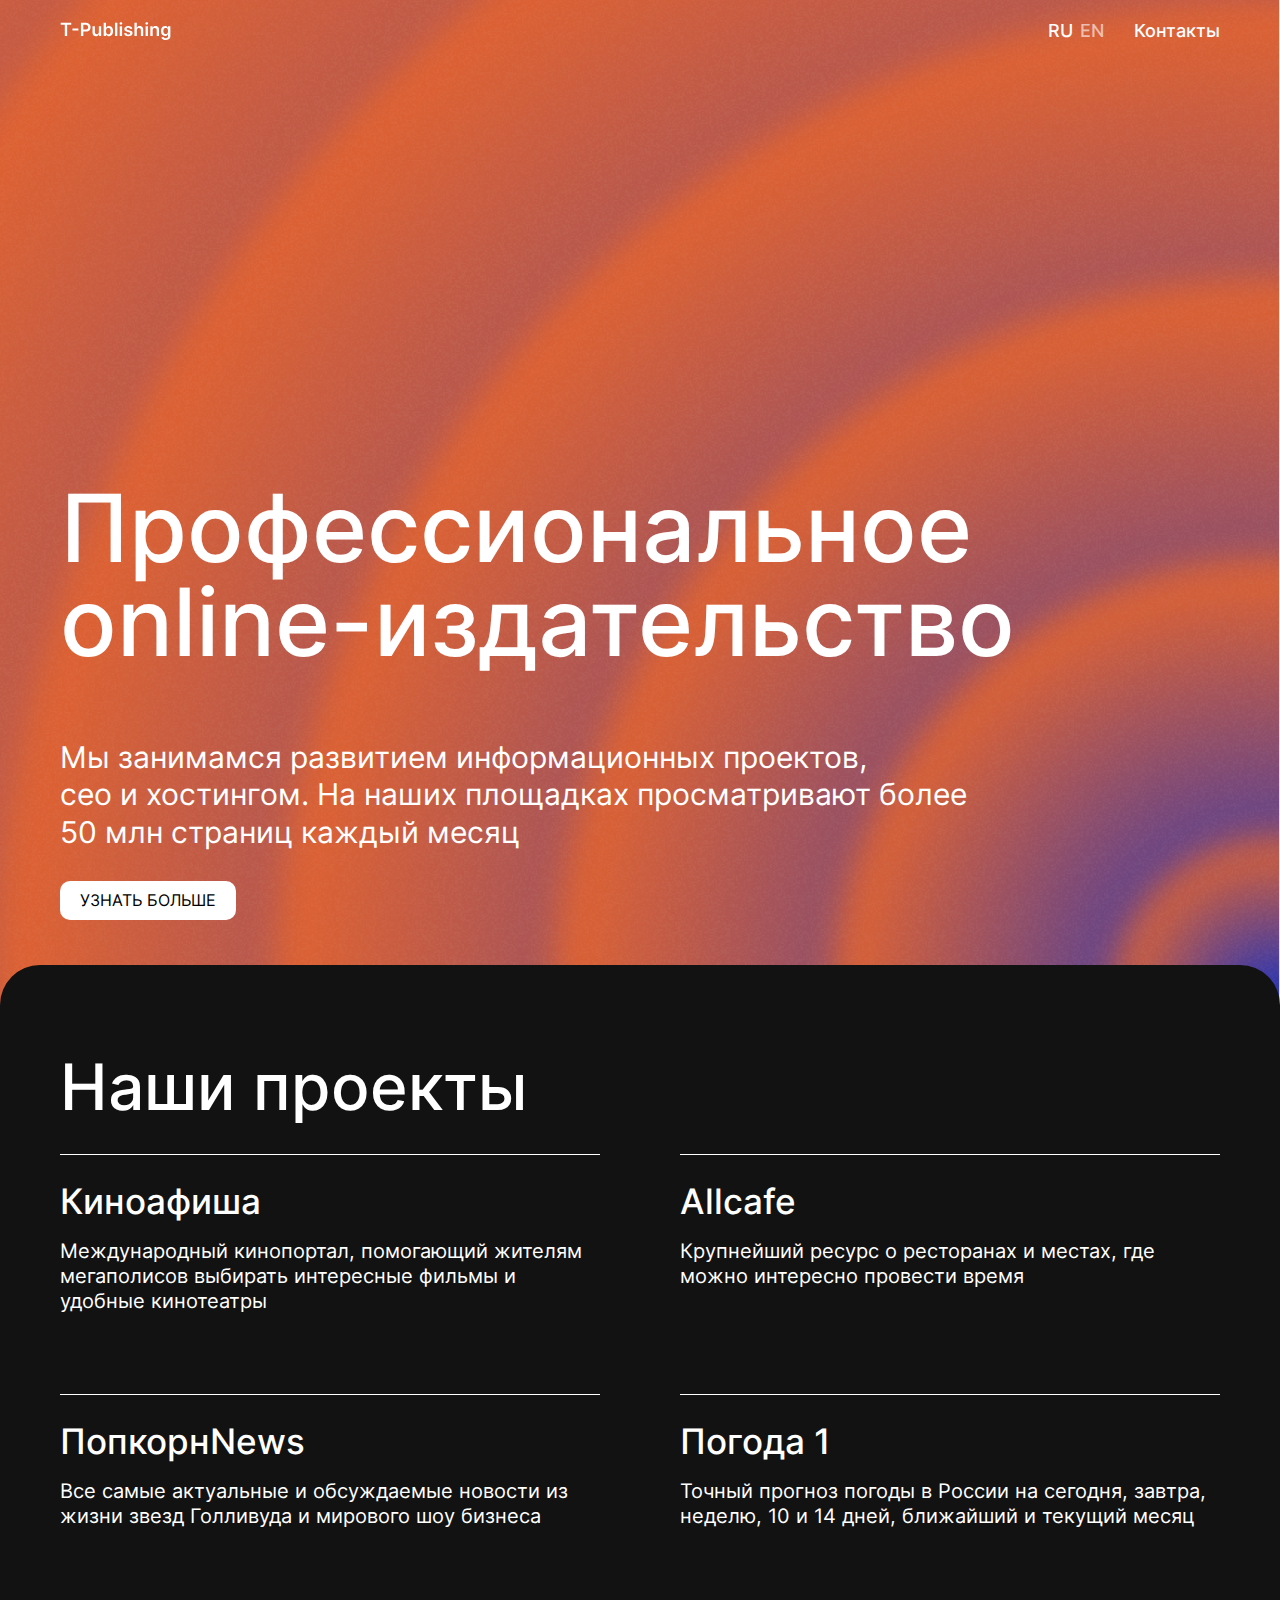
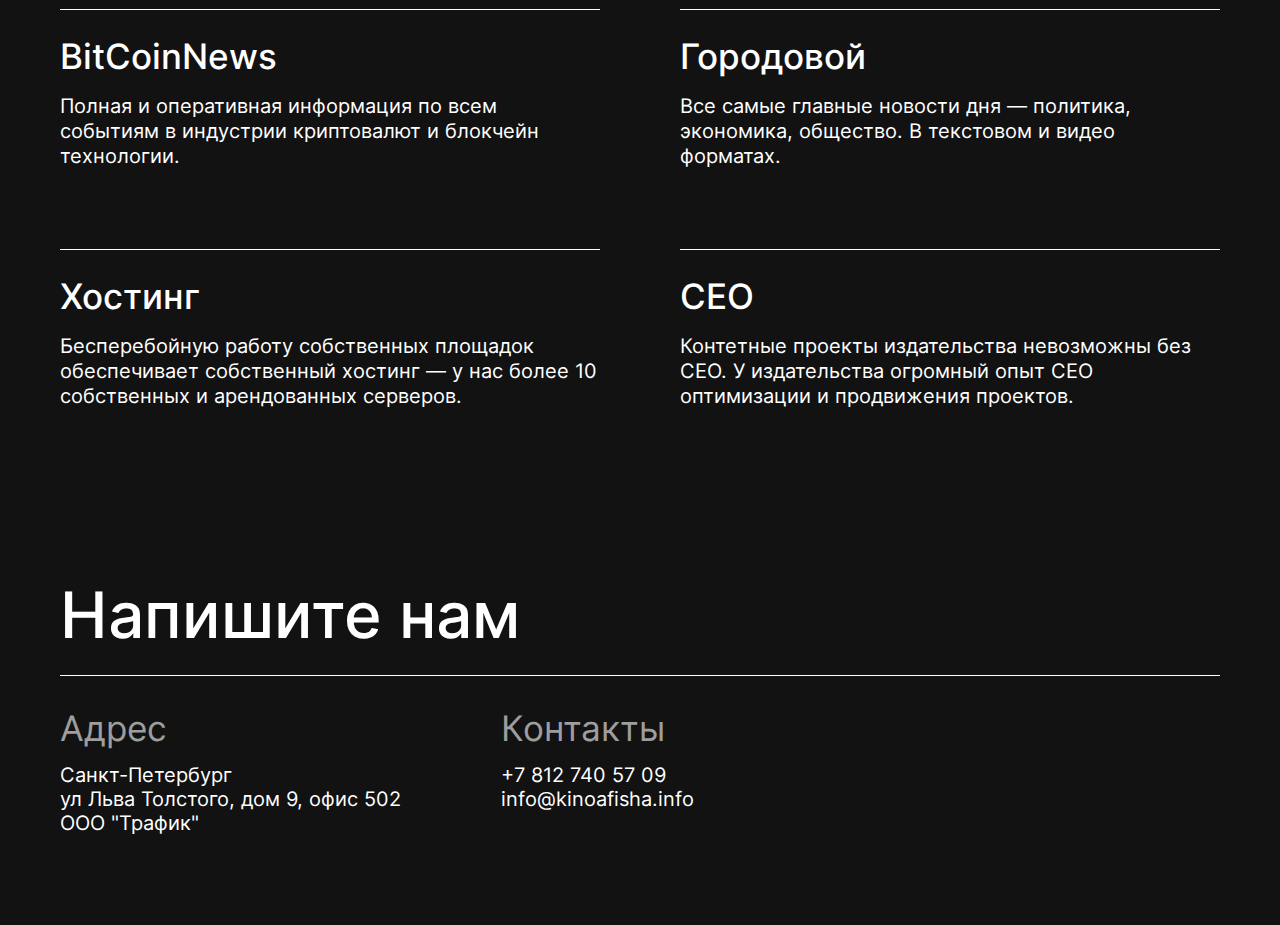
==== one-publish.html @ 1592da44 "white html" ====
<!DOCTYPE html>
<html lang="en">
	<head>
		<meta charset="UTF-8" />
		<meta http-equiv="X-UA-Compatible" content="IE=edge" />
		<meta name="viewport" content="width=device-width, initial-scale=1.0" />
		<title>Document</title>
		<link rel="stylesheet" href="./main.css" />
	</head>
	<body>
		<header class="header block">
			<div class="header__wrap block__wrap">
				<a href="/" class="header__logo">
					<img
						src="./img/header/T-Publishing.svg"
						width="111"
						height="22"
					/>
				</a>
				<div class="header__nav__lan">
					<a href="#" class="header__nav__link"> RU </a>
					<a href="#" class="header__nav__link _en"> EN </a>
				</div>
				<div class="header__nav">
					<a href="#" class="header__nav__link"> Контакты </a>
				</div>
			</div>
		</header>

		<!-- present -->
		<div class="block present">
			<div class="block__wrap present__wrap">
				<div class="present__content">
					<h1 class="present__title">
						Профессиональное online-издательство
					</h1>
					<p class="present__text">
						Мы занимамся развитием информационных проектов, <br />
						сео и хостингом. На наших площадках просматривают более
						50 млн страниц каждый месяц
					</p>

					<a class="present__btn btn" href="#">Узнать больше</a>
				</div>
			</div>
		</div>

		<!-- projects -->
		<div class="block projects">
			<div class="block__wrap projects__wrap">
				<h2 class="projects__title">Наши проекты</h2>
				<div class="projects__list">
					<!-- kino -->
					<div class="projects__list__section">
						<h3 class="section__title">Киноафиша</h3>
						<p class="section__text">
							Международный кинопортал, помогающий жителям
							мегаполисов выбирать интересные фильмы и удобные
							кинотеатры
						</p>
					</div>
					<!-- cafe -->
					<div class="projects__list__section">
						<h3 class="section__title">Allcafe</h3>
						<p class="section__text">
							Крупнейший ресурс о ресторанах и местах, где можно
							интересно провести время
						</p>
					</div>

					<!-- popkorn -->
					<div class="projects__list__section">
						<h3 class="section__title">ПопкорнNews</h3>
						<p class="section__text">
							Все самые актуальные и обсуждаемые новости из жизни
							звезд Голливуда и мирового шоу бизнеса
						</p>
					</div>
					<!-- weather -->
					<div class="projects__list__section">
						<h3 class="section__title">Погода 1</h3>
						<p class="section__text">
							Точный прогноз погоды в России на сегодня, завтра,
							неделю, 10 и 14 дней, ближайший и текущий месяц
						</p>
					</div>

					<!-- bitcoin -->
					<div class="projects__list__section">
						<h3 class="section__title">BitCoinNews</h3>
						<p class="section__text">
							Полная и оперативная информация по всем событиям в
							индустрии криптовалют и блокчейн технологии.
						</p>
					</div>
					<!-- city -->
					<div class="projects__list__section">
						<h3 class="section__title">Городовой</h3>
						<p class="section__text">
							Все самые главные новости дня — политика, экономика,
							общество. В текстовом и видео форматах.
						</p>
					</div>

					<!-- hosting -->
					<div class="projects__list__section">
						<h3 class="section__title">Хостинг</h3>
						<p class="section__text">
							Бесперебойную работу собственных площадок
							обеспечивает собственный хостинг — у нас более 10
							собственных и арендованных серверов.
						</p>
					</div>

					<!-- ceo -->
					<div class="projects__list__section">
						<h3 class="section__title">СЕО</h3>
						<p class="section__text">
							Контетные проекты издательства невозможны без СЕО. У
							издательства огромный опыт СЕО оптимизации и
							продвижения проектов.
						</p>
					</div>
				</div>
			</div>
		</div>

		<!-- connection -->
		<footer class="block connection">
			<div class="block__wrap connection__wrap">
				<h2 class="connection__title">Напишите нам</h2>

				<div class="connection__contact">
					<div class="contact__adres">
						<h4 class="contact__title">Адрес</h4>
						<p class="adres__text">
							Санкт-Петербург <br />
							ул Льва Толстого, дом 9, офис 502 <br />
							ООО "Трафик"
						</p>
					</div>

					<div class="contact__contact">
						<h4 class="contact__title">Контакты</h4>
						<a class="contact__tel" href="tel:+78127405709">
							+7 812 740 57 09
						</a>
						<a
							class="contact__mail"
							href="mailto:info@kinoafisha.info"
						>
							info@kinoafisha.info
						</a>
					</div>
				</div>
			</div>
		</footer>
	</body>
</html>
---- main.css ----
@import url("./css/normalize.css");
@import url("./css/fonts.css");
@import url("./css/global.css");

@import url("./css/block/present.css");
@import url("./css/block/header.css");
@import url("./css/block/projects.css");
@import url("./css/block/connection.css");
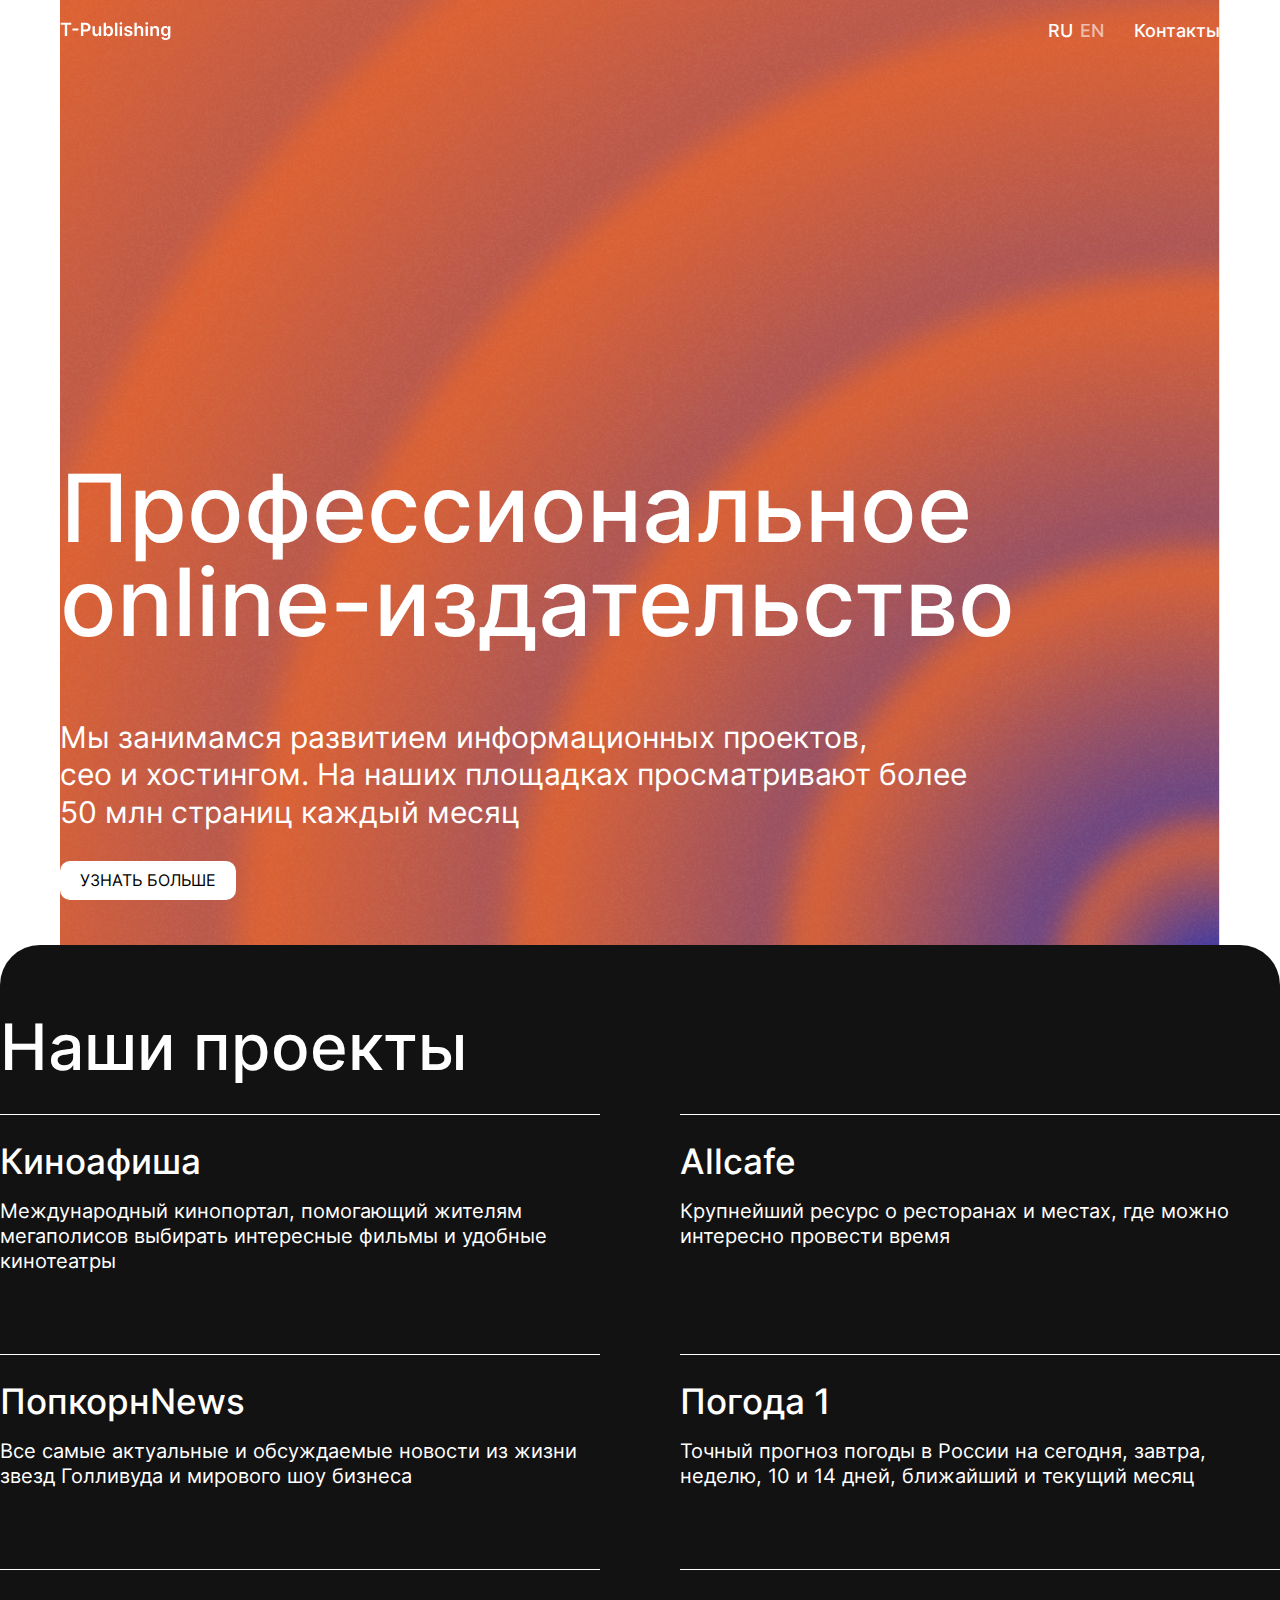
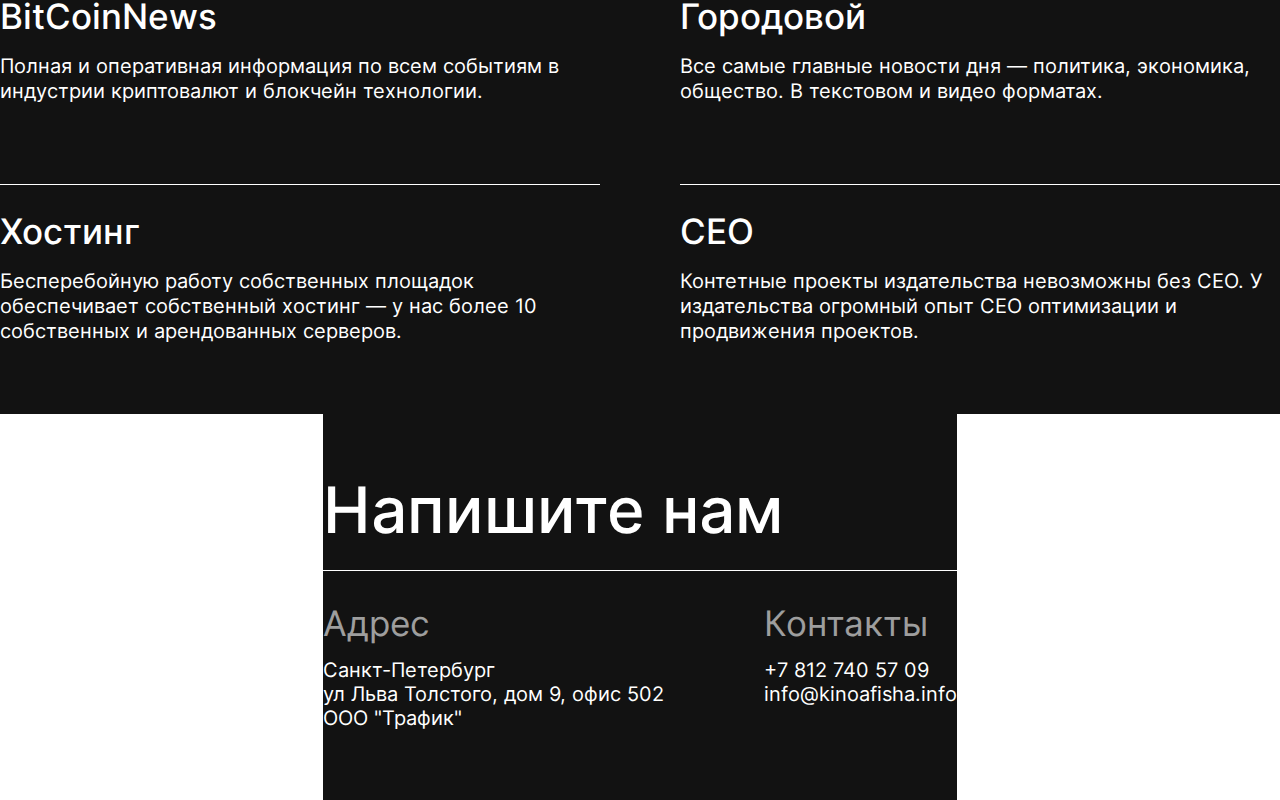
==== commit 785be20c: "adapt" ====
--- a/one-publish.html
+++ b/one-publish.html
@@ -8,28 +8,26 @@
 		<link rel="stylesheet" href="./main.css" />
 	</head>
 	<body>
-		<header class="header block">
-			<div class="header__wrap block__wrap">
-				<a href="/" class="header__logo">
-					<img
-						src="./img/header/T-Publishing.svg"
-						width="111"
-						height="22"
-					/>
-				</a>
-				<div class="header__nav__lan">
-					<a href="#" class="header__nav__link"> RU </a>
-					<a href="#" class="header__nav__link _en"> EN </a>
-				</div>
-				<div class="header__nav">
-					<a href="#" class="header__nav__link"> Контакты </a>
-				</div>
+		<header class="header">
+			<a href="/" class="header__logo">
+				<img
+					src="./img/header/T-Publishing.svg"
+					width="111"
+					height="22"
+				/>
+			</a>
+			<div class="header__nav__lan">
+				<a href="#" class="header__nav__link"> RU </a>
+				<a href="#" class="header__nav__link _en"> EN </a>
+			</div>
+			<div class="header__nav">
+				<a href="#" class="header__nav__link"> Контакты </a>
 			</div>
 		</header>
 
 		<!-- present -->
-		<div class="block present">
-			<div class="block__wrap present__wrap">
+		<div class="present">
+			<div class="present__wrap">
 				<div class="present__content">
 					<h1 class="present__title">
 						Профессиональное online-издательство
--- a/main.css
+++ b/main.css
@@ -6,3 +6,7 @@
 @import url("./css/block/header.css");
 @import url("./css/block/projects.css");
 @import url("./css/block/connection.css");
+@import url("./css/block/big-title.css");
+@import url("./css/block/leftT.css");
+@import url("./css/block/postbig.css");
+@import url("./css/block/right-page.css");
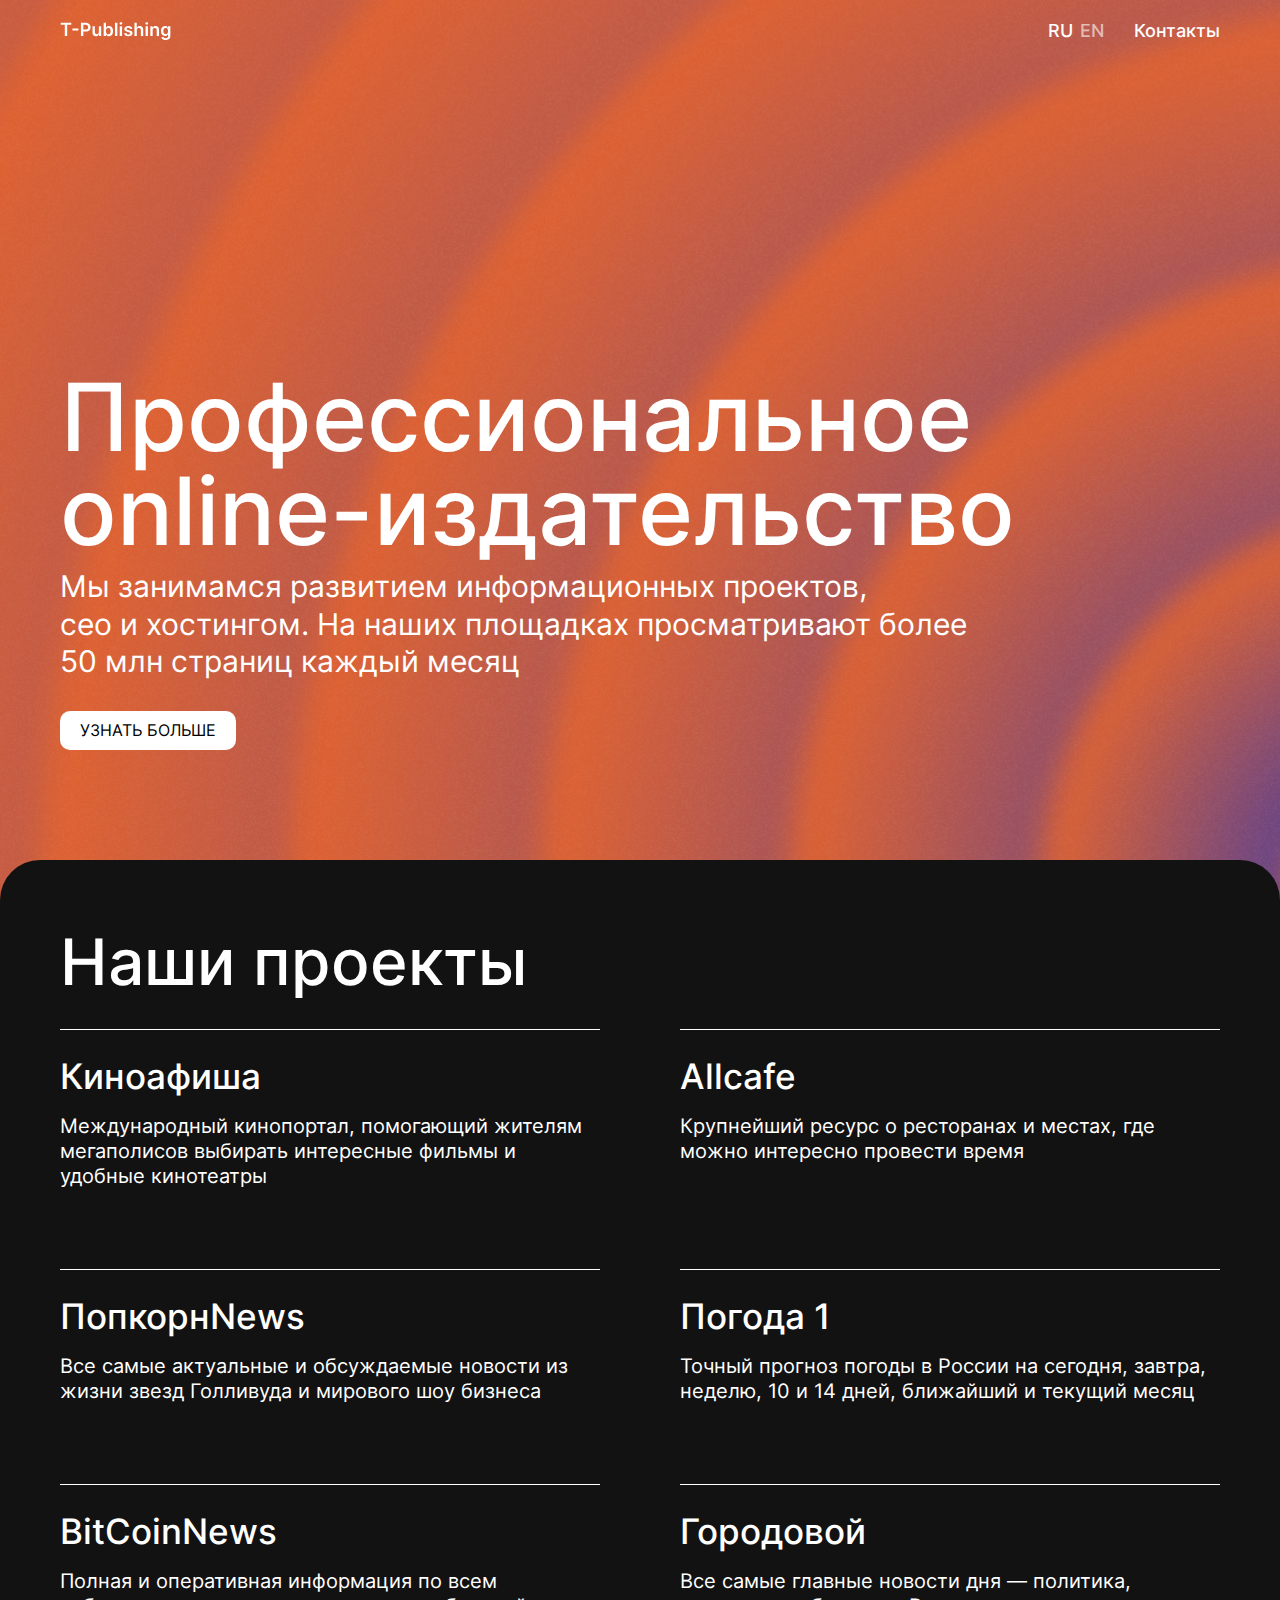
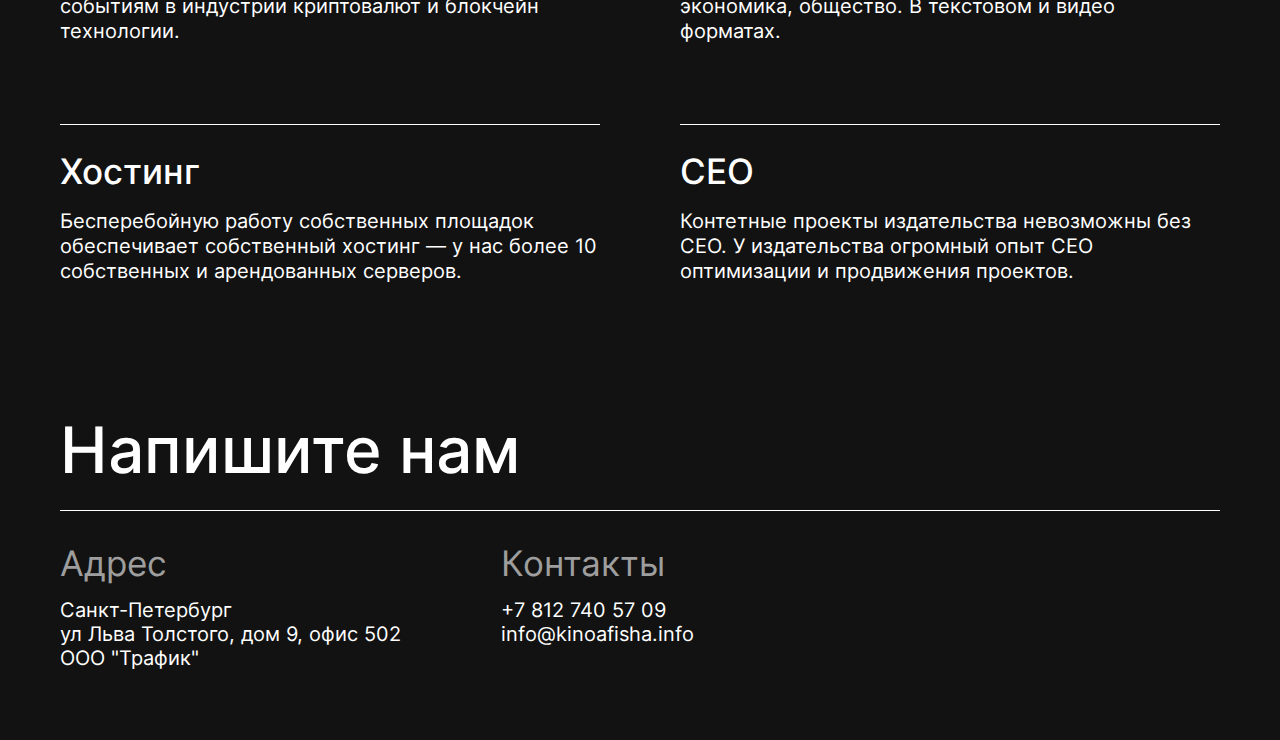
==== commit aeda5305: "no wrap" ====
--- a/one-publish.html
+++ b/one-publish.html
@@ -27,129 +27,119 @@
 
 		<!-- present -->
 		<div class="present">
-			<div class="present__wrap">
-				<div class="present__content">
-					<h1 class="present__title">
-						Профессиональное online-издательство
-					</h1>
-					<p class="present__text">
-						Мы занимамся развитием информационных проектов, <br />
-						сео и хостингом. На наших площадках просматривают более
-						50 млн страниц каждый месяц
-					</p>
+			<div class="present__content">
+				<h1 class="present__title">
+					Профессиональное online-издательство
+				</h1>
+				<p class="present__text">
+					Мы занимамся развитием информационных проектов, <br />
+					сео и хостингом. На наших площадках просматривают более 50
+					млн страниц каждый месяц
+				</p>
 
-					<a class="present__btn btn" href="#">Узнать больше</a>
-				</div>
+				<a class="present__btn btn" href="#">Узнать больше</a>
 			</div>
 		</div>
 
 		<!-- projects -->
-		<div class="block projects">
-			<div class="block__wrap projects__wrap">
-				<h2 class="projects__title">Наши проекты</h2>
-				<div class="projects__list">
-					<!-- kino -->
-					<div class="projects__list__section">
-						<h3 class="section__title">Киноафиша</h3>
-						<p class="section__text">
-							Международный кинопортал, помогающий жителям
-							мегаполисов выбирать интересные фильмы и удобные
-							кинотеатры
-						</p>
-					</div>
-					<!-- cafe -->
-					<div class="projects__list__section">
-						<h3 class="section__title">Allcafe</h3>
-						<p class="section__text">
-							Крупнейший ресурс о ресторанах и местах, где можно
-							интересно провести время
-						</p>
-					</div>
+		<div class="projects">
+			<h2 class="projects__title">Наши проекты</h2>
+			<div class="projects__list">
+				<!-- kino -->
+				<div class="projects__list__section">
+					<h3 class="section__title">Киноафиша</h3>
+					<p class="section__text">
+						Международный кинопортал, помогающий жителям мегаполисов
+						выбирать интересные фильмы и удобные кинотеатры
+					</p>
+				</div>
+				<!-- cafe -->
+				<div class="projects__list__section">
+					<h3 class="section__title">Allcafe</h3>
+					<p class="section__text">
+						Крупнейший ресурс о ресторанах и местах, где можно
+						интересно провести время
+					</p>
+				</div>
 
-					<!-- popkorn -->
-					<div class="projects__list__section">
-						<h3 class="section__title">ПопкорнNews</h3>
-						<p class="section__text">
-							Все самые актуальные и обсуждаемые новости из жизни
-							звезд Голливуда и мирового шоу бизнеса
-						</p>
-					</div>
-					<!-- weather -->
-					<div class="projects__list__section">
-						<h3 class="section__title">Погода 1</h3>
-						<p class="section__text">
-							Точный прогноз погоды в России на сегодня, завтра,
-							неделю, 10 и 14 дней, ближайший и текущий месяц
-						</p>
-					</div>
+				<!-- popkorn -->
+				<div class="projects__list__section">
+					<h3 class="section__title">ПопкорнNews</h3>
+					<p class="section__text">
+						Все самые актуальные и обсуждаемые новости из жизни
+						звезд Голливуда и мирового шоу бизнеса
+					</p>
+				</div>
+				<!-- weather -->
+				<div class="projects__list__section">
+					<h3 class="section__title">Погода 1</h3>
+					<p class="section__text">
+						Точный прогноз погоды в России на сегодня, завтра,
+						неделю, 10 и 14 дней, ближайший и текущий месяц
+					</p>
+				</div>
 
-					<!-- bitcoin -->
-					<div class="projects__list__section">
-						<h3 class="section__title">BitCoinNews</h3>
-						<p class="section__text">
-							Полная и оперативная информация по всем событиям в
-							индустрии криптовалют и блокчейн технологии.
-						</p>
-					</div>
-					<!-- city -->
-					<div class="projects__list__section">
-						<h3 class="section__title">Городовой</h3>
-						<p class="section__text">
-							Все самые главные новости дня — политика, экономика,
-							общество. В текстовом и видео форматах.
-						</p>
-					</div>
+				<!-- bitcoin -->
+				<div class="projects__list__section">
+					<h3 class="section__title">BitCoinNews</h3>
+					<p class="section__text">
+						Полная и оперативная информация по всем событиям в
+						индустрии криптовалют и блокчейн технологии.
+					</p>
+				</div>
+				<!-- city -->
+				<div class="projects__list__section">
+					<h3 class="section__title">Городовой</h3>
+					<p class="section__text">
+						Все самые главные новости дня — политика, экономика,
+						общество. В текстовом и видео форматах.
+					</p>
+				</div>
 
-					<!-- hosting -->
-					<div class="projects__list__section">
-						<h3 class="section__title">Хостинг</h3>
-						<p class="section__text">
-							Бесперебойную работу собственных площадок
-							обеспечивает собственный хостинг — у нас более 10
-							собственных и арендованных серверов.
-						</p>
-					</div>
+				<!-- hosting -->
+				<div class="projects__list__section">
+					<h3 class="section__title">Хостинг</h3>
+					<p class="section__text">
+						Бесперебойную работу собственных площадок обеспечивает
+						собственный хостинг — у нас более 10 собственных и
+						арендованных серверов.
+					</p>
+				</div>
 
-					<!-- ceo -->
-					<div class="projects__list__section">
-						<h3 class="section__title">СЕО</h3>
-						<p class="section__text">
-							Контетные проекты издательства невозможны без СЕО. У
-							издательства огромный опыт СЕО оптимизации и
-							продвижения проектов.
-						</p>
-					</div>
+				<!-- ceo -->
+				<div class="projects__list__section">
+					<h3 class="section__title">СЕО</h3>
+					<p class="section__text">
+						Контетные проекты издательства невозможны без СЕО. У
+						издательства огромный опыт СЕО оптимизации и продвижения
+						проектов.
+					</p>
 				</div>
 			</div>
 		</div>
 
 		<!-- connection -->
-		<footer class="block connection">
-			<div class="block__wrap connection__wrap">
-				<h2 class="connection__title">Напишите нам</h2>
+		<footer class="connection">
+			<h2 class="connection__title">Напишите нам</h2>
 
-				<div class="connection__contact">
-					<div class="contact__adres">
-						<h4 class="contact__title">Адрес</h4>
-						<p class="adres__text">
-							Санкт-Петербург <br />
-							ул Льва Толстого, дом 9, офис 502 <br />
-							ООО "Трафик"
-						</p>
-					</div>
+			<div class="connection__contact">
+				<div class="contact__adres">
+					<h4 class="contact__title">Адрес</h4>
+					<p class="adres__text">
+						Санкт-Петербург <br />
+						ул Льва Толстого, дом 9, офис 502 <br />
+						ООО "Трафик"
+					</p>
+				</div>
 
-					<div class="contact__contact">
-						<h4 class="contact__title">Контакты</h4>
-						<a class="contact__tel" href="tel:+78127405709">
-							+7 812 740 57 09
-						</a>
-						<a
-							class="contact__mail"
-							href="mailto:info@kinoafisha.info"
-						>
-							info@kinoafisha.info
-						</a>
-					</div>
+				<div class="contact__contact">
+					<h4 class="contact__title">Контакты</h4>
+					<a class="contact__tel" href="tel:+78127405709">
+						+7 812 740 57 09
+					</a>
+					<a class="contact__mail" href="mailto:info@kinoafisha.info">
+						info@kinoafisha.info
+					</a>
 				</div>
 			</div>
 		</footer>
